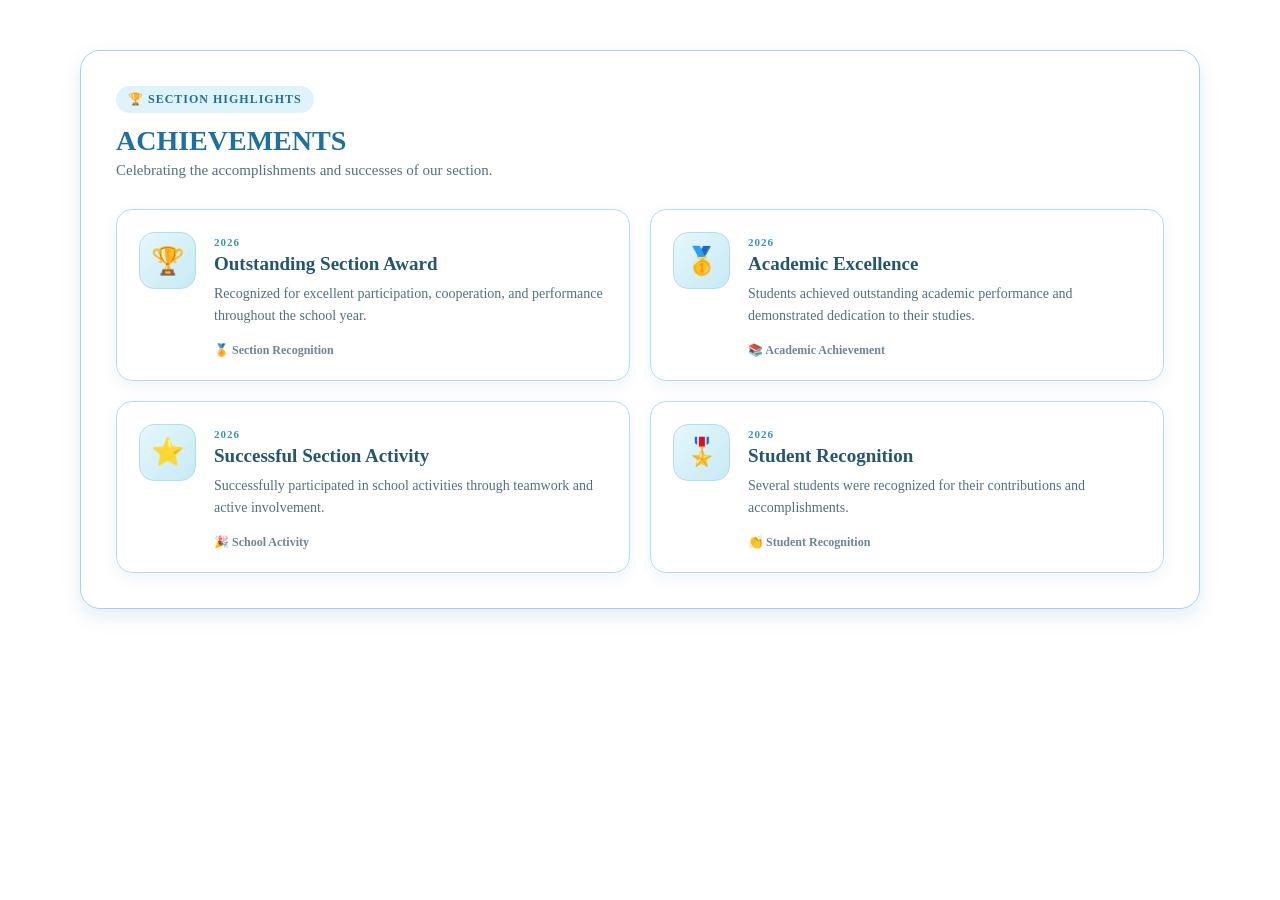
==== achievement.html @ db2178c9 "Add files via upload" ====
<!DOCTYPE html>
<html lang="en">
<head>
    <meta charset="UTF-8">
    <meta name="viewport" content="width=device-width, initial-scale=1.0">
    <title>Achievements</title>
    <link rel="stylesheet" href="achievement.css">
</head>
<body>

<section class="achievements" id="achievements">

    <div class="achievement-header">
        <div>
            <span class="achievement-label">🏆 SECTION HIGHLIGHTS</span>
            <h2>ACHIEVEMENTS</h2>
            <p>Celebrating the accomplishments and successes of our section.</p>
        </div>
    </div>

    <div class="achievement-grid">

        <!-- Achievement 1 -->
        <article class="achievement-card">
            <div class="achievement-icon">🏆</div>

            <div class="achievement-content">
                <span class="achievement-year">2026</span>

                <h3>Outstanding Section Award</h3>

                <p>
                    Recognized for excellent participation,
                    cooperation, and performance throughout the school year.
                </p>

                <div class="achievement-footer">
                    <span>🏅 Section Recognition</span>
                </div>
            </div>
        </article>

        <!-- Achievement 2 -->
        <article class="achievement-card">
            <div class="achievement-icon">🥇</div>

            <div class="achievement-content">
                <span class="achievement-year">2026</span>

                <h3>Academic Excellence</h3>

                <p>
                    Students achieved outstanding academic performance
                    and demonstrated dedication to their studies.
                </p>

                <div class="achievement-footer">
                    <span>📚 Academic Achievement</span>
                </div>
            </article>

        <!-- Achievement 3 -->
        <article class="achievement-card">
            <div class="achievement-icon">⭐</div>

            <div class="achievement-content">
                <span class="achievement-year">2026</span>

                <h3>Successful Section Activity</h3>

                <p>
                    Successfully participated in school activities
                    through teamwork and active involvement.
                </p>

                <div class="achievement-footer">
                    <span>🎉 School Activity</span>
                </div>
            </article>

        <!-- Achievement 4 -->
        <article class="achievement-card">
            <div class="achievement-icon">🎖️</div>

            <div class="achievement-content">
                <span class="achievement-year">2026</span>

                <h3>Student Recognition</h3>

                <p>
                    Several students were recognized for their
                    contributions and accomplishments.
                </p>

                <div class="achievement-footer">
                    <span>👏 Student Recognition</span>
                </div>
            </article>

    </div>

</section>

</html>
---- achievement.css ----
.achievements {
    width: 90%;
    max-width: 1120px;
    margin: 50px auto;
    padding: 35px;
    box-sizing: border-box;

    background: rgba(255, 255, 255, 0.75);
    border: 1px solid #9ed5e8;
    border-radius: 20px;

    box-shadow: 0 8px 20px rgba(31, 111, 159, 0.12);
}


/* HEADER */

.achievement-header {
    margin-bottom: 30px;
}

.achievement-label {
    display: inline-block;

    padding: 6px 12px;

    background: #dff3fa;
    color: #1f6f9f;

    border-radius: 20px;

    font-size: 12px;
    font-weight: bold;
    letter-spacing: 1px;
}

.achievement-header h2 {
    margin: 12px 0 5px;

    color: #1f6f9f;
    font-size: 28px;
}

.achievement-header p {
    margin: 0;

    color: #527080;
    font-size: 15px;
}


/* GRID */

.achievement-grid {
    display: grid;

    grid-template-columns: repeat(2, 1fr);

    gap: 20px;
}


/* CARD */

.achievement-card {
    position: relative;

    display: flex;
    gap: 18px;

    padding: 22px;

    background: rgba(255, 255, 255, 0.9);

    border: 1px solid #b5dce9;
    border-radius: 16px;

    box-shadow: 0 5px 15px rgba(31, 111, 159, 0.08);

    transition: 0.3s;
}

.achievement-card:hover {
    transform: translateY(-5px);

    border-color: #6db7d2;

    box-shadow: 0 10px 22px rgba(31, 111, 159, 0.18);
}


/* ICON */

.achievement-icon {
    width: 55px;
    height: 55px;

    flex-shrink: 0;

    display: flex;
    align-items: center;
    justify-content: center;

    background: linear-gradient(
        135deg,
        #e5f7fc,
        #c7eaf5
    );

    border: 1px solid #b5dce9;
    border-radius: 15px;

    font-size: 27px;
}


/* CONTENT */

.achievement-content {
    flex: 1;
}

.achievement-year {
    display: inline-block;

    margin-bottom: 5px;

    color: #3b91bd;

    font-size: 11px;
    font-weight: bold;
    letter-spacing: 1px;
}

.achievement-content h3 {
    margin: 0 0 8px;

    color: #24566e;

    font-size: 19px;
}

.achievement-content p {
    margin: 0 0 15px;

    color: #527080;

    font-size: 14px;
    line-height: 1.6;
}


/* FOOTER */

.achievement-footer {
    color: #6b8794;

    font-size: 12px;
    font-weight: 600;
}


/* MOBILE */

@media (max-width: 700px) {

    .achievements {
        width: 95%;
        padding: 25px;
    }

    .achievement-grid {
        grid-template-columns: 1fr;
    }

    .achievement-card {
        padding: 18px;
    }

    .achievement-icon {
        width: 45px;
        height: 45px;
        font-size: 22px;
    }

    .achievement-content h3 {
        font-size: 17px;
    }
}
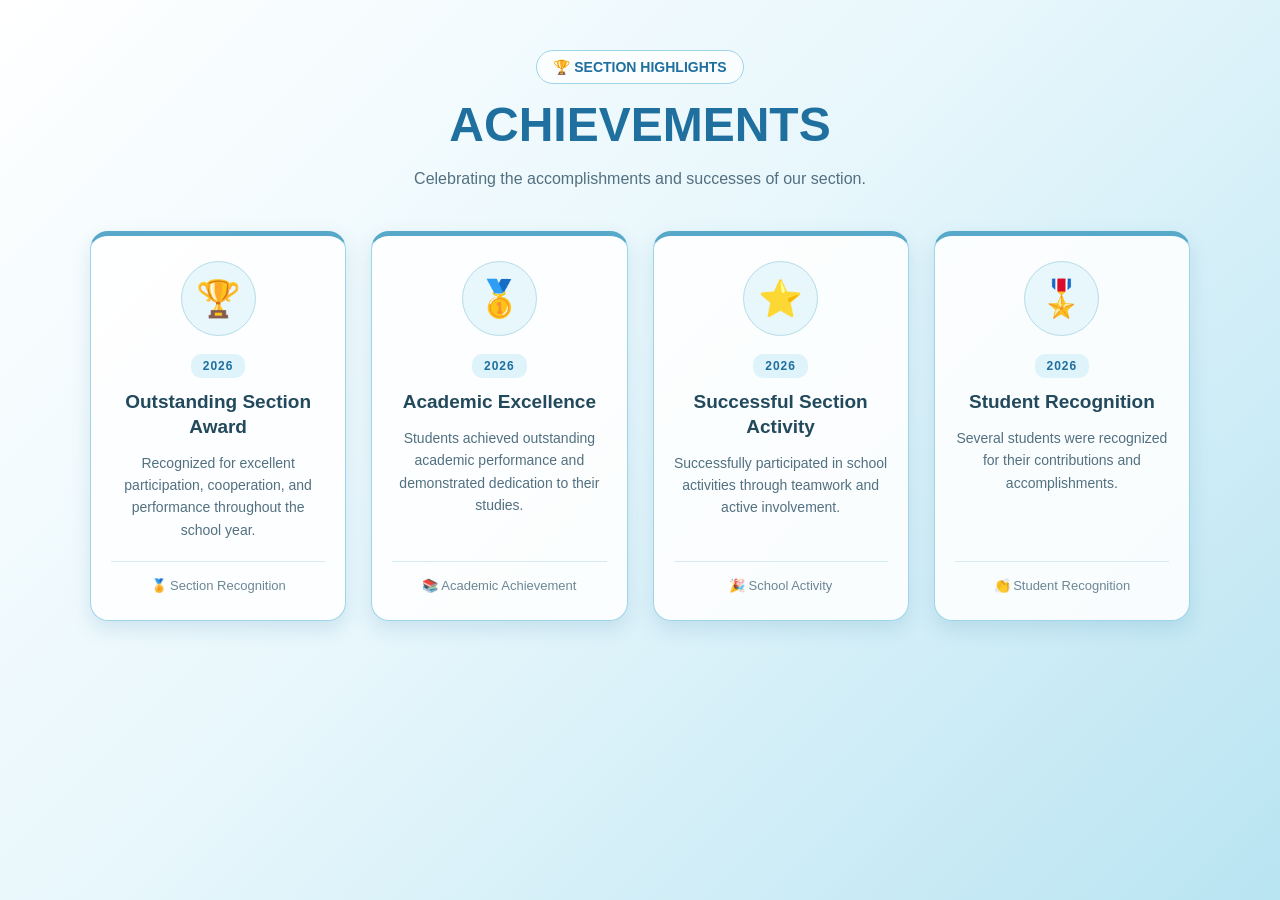
==== commit 770c3d6a: "Update achievement.html" ====
--- a/achievement.html
+++ b/achievement.html
@@ -1,53 +1,95 @@
 <!DOCTYPE html>
 <html lang="en">
+
 <head>
     <meta charset="UTF-8">
     <meta name="viewport" content="width=device-width, initial-scale=1.0">
+
     <title>Achievements</title>
+
     <link rel="stylesheet" href="achievement.css">
 </head>
+
 <body>
 
 <section class="achievements" id="achievements">
 
+    <!-- HEADER -->
     <div class="achievement-header">
+
         <div>
-            <span class="achievement-label">🏆 SECTION HIGHLIGHTS</span>
+
+            <span class="achievement-label">
+                🏆 SECTION HIGHLIGHTS
+            </span>
+
             <h2>ACHIEVEMENTS</h2>
-            <p>Celebrating the accomplishments and successes of our section.</p>
+
+            <p>
+                Celebrating the accomplishments and successes of our section.
+            </p>
+
         </div>
+
     </div>
 
+
+    <!-- ACHIEVEMENT GRID -->
     <div class="achievement-grid">
 
-        <!-- Achievement 1 -->
+
+        <!-- ACHIEVEMENT 1 -->
         <article class="achievement-card">
-            <div class="achievement-icon">🏆</div>
+
+            <div class="achievement-icon">
+                🏆
+            </div>
 
             <div class="achievement-content">
-                <span class="achievement-year">2026</span>
 
-                <h3>Outstanding Section Award</h3>
+                <span class="achievement-year">
+                    2026
+                </span>
+
+                <h3>
+                    Outstanding Section Award
+                </h3>
 
                 <p>
                     Recognized for excellent participation,
-                    cooperation, and performance throughout the school year.
+                    cooperation, and performance throughout the
+                    school year.
                 </p>
 
                 <div class="achievement-footer">
-                    <span>🏅 Section Recognition</span>
+
+                    <span>
+                        🏅 Section Recognition
+                    </span>
+
                 </div>
+
             </div>
+
         </article>
 
-        <!-- Achievement 2 -->
+
+        <!-- ACHIEVEMENT 2 -->
         <article class="achievement-card">
-            <div class="achievement-icon">🥇</div>
+
+            <div class="achievement-icon">
+                🥇
+            </div>
 
             <div class="achievement-content">
-                <span class="achievement-year">2026</span>
 
-                <h3>Academic Excellence</h3>
+                <span class="achievement-year">
+                    2026
+                </span>
+
+                <h3>
+                    Academic Excellence
+                </h3>
 
                 <p>
                     Students achieved outstanding academic performance
@@ -55,18 +97,34 @@
                 </p>
 
                 <div class="achievement-footer">
-                    <span>📚 Academic Achievement</span>
+
+                    <span>
+                        📚 Academic Achievement
+                    </span>
+
                 </div>
-            </article>
 
-        <!-- Achievement 3 -->
+            </div>
+
+        </article>
+
+
+        <!-- ACHIEVEMENT 3 -->
         <article class="achievement-card">
-            <div class="achievement-icon">⭐</div>
+
+            <div class="achievement-icon">
+                ⭐
+            </div>
 
             <div class="achievement-content">
-                <span class="achievement-year">2026</span>
 
-                <h3>Successful Section Activity</h3>
+                <span class="achievement-year">
+                    2026
+                </span>
+
+                <h3>
+                    Successful Section Activity
+                </h3>
 
                 <p>
                     Successfully participated in school activities
@@ -74,18 +132,34 @@
                 </p>
 
                 <div class="achievement-footer">
-                    <span>🎉 School Activity</span>
+
+                    <span>
+                        🎉 School Activity
+                    </span>
+
                 </div>
-            </article>
 
-        <!-- Achievement 4 -->
+            </div>
+
+        </article>
+
+
+        <!-- ACHIEVEMENT 4 -->
         <article class="achievement-card">
-            <div class="achievement-icon">🎖️</div>
+
+            <div class="achievement-icon">
+                🎖️
+            </div>
 
             <div class="achievement-content">
-                <span class="achievement-year">2026</span>
 
-                <h3>Student Recognition</h3>
+                <span class="achievement-year">
+                    2026
+                </span>
+
+                <h3>
+                    Student Recognition
+                </h3>
 
                 <p>
                     Several students were recognized for their
@@ -93,12 +167,21 @@
                 </p>
 
                 <div class="achievement-footer">
-                    <span>👏 Student Recognition</span>
+
+                    <span>
+                        👏 Student Recognition
+                    </span>
+
                 </div>
-            </article>
+
+            </div>
+
+        </article>
+
 
     </div>
 
 </section>
 
-</html>+</body>
+</html>
--- a/achievement.css
+++ b/achievement.css
@@ -1,189 +1,454 @@
+/* ========================================
+   RESET
+======================================== */
+
+* {
+    box-sizing: border-box;
+}
+
+html {
+    scroll-behavior: smooth;
+}
+
+body {
+    margin: 0;
+
+    font-family: Arial, Helvetica, sans-serif;
+
+    background: linear-gradient(
+        135deg,
+        #ffffff 0%,
+        #e8f7fc 45%,
+        #b9e4f2 100%
+    );
+
+    color: #1e3a4c;
+
+    min-height: 100vh;
+}
+
+
+/* ========================================
+   ACHIEVEMENTS SECTION
+======================================== */
+
 .achievements {
-    width: 90%;
-    max-width: 1120px;
-    margin: 50px auto;
-    padding: 35px;
-    box-sizing: border-box;
-
-    background: rgba(255, 255, 255, 0.75);
-    border: 1px solid #9ed5e8;
-    border-radius: 20px;
-
-    box-shadow: 0 8px 20px rgba(31, 111, 159, 0.12);
-}
-
-
-/* HEADER */
+    width: 100%;
+
+    min-height: 100vh;
+
+    padding: 50px 30px 70px;
+}
+
+
+/* ========================================
+   HEADER
+======================================== */
 
 .achievement-header {
-    margin-bottom: 30px;
-}
+    width: 100%;
+
+    max-width: 1100px;
+
+    margin: 0 auto 40px;
+
+    text-align: center;
+}
+
+
+/* Label */
 
 .achievement-label {
     display: inline-block;
 
-    padding: 6px 12px;
-
-    background: #dff3fa;
+    padding: 8px 16px;
+
+    margin-bottom: 12px;
+
+    background: rgba(255, 255, 255, 0.75);
+
+    border: 1px solid #9ed5e8;
+
+    border-radius: 20px;
+
     color: #1f6f9f;
 
-    border-radius: 20px;
-
-    font-size: 12px;
-    font-weight: bold;
-    letter-spacing: 1px;
-}
+    font-size: 14px;
+
+    font-weight: 600;
+}
+
+
+/* Main title */
 
 .achievement-header h2 {
-    margin: 12px 0 5px;
+    margin: 0 0 12px;
 
     color: #1f6f9f;
-    font-size: 28px;
-}
+
+    font-size: clamp(32px, 5vw, 48px);
+
+    font-weight: 700;
+
+    line-height: 1.2;
+}
+
+
+/* Description */
 
 .achievement-header p {
-    margin: 0;
+    margin: 0 auto;
+
+    max-width: 650px;
 
     color: #527080;
-    font-size: 15px;
-}
-
-
-/* GRID */
+
+    font-size: 16px;
+
+    line-height: 1.6;
+}
+
+
+/* ========================================
+   ACHIEVEMENT GRID
+======================================== */
 
 .achievement-grid {
+    width: 100%;
+
+    max-width: 1100px;
+
+    margin: 0 auto;
+
     display: grid;
 
-    grid-template-columns: repeat(2, 1fr);
-
-    gap: 20px;
-}
-
-
-/* CARD */
+    grid-template-columns: repeat(4, minmax(0, 1fr));
+
+    gap: 25px;
+}
+
+
+/* ========================================
+   ACHIEVEMENT CARD
+======================================== */
 
 .achievement-card {
-    position: relative;
+    width: 100%;
+
+    min-width: 0;
 
     display: flex;
-    gap: 18px;
-
-    padding: 22px;
-
-    background: rgba(255, 255, 255, 0.9);
+
+    flex-direction: column;
+
+    align-items: center;
+
+    text-align: center;
+
+    padding: 25px 20px;
+
+    background: rgba(255, 255, 255, 0.88);
+
+    border: 1px solid #9ed5e8;
+
+    border-top: 5px solid #58a9c9;
+
+    border-radius: 18px;
+
+    box-shadow: 0 8px 20px rgba(31, 111, 159, 0.15);
+
+    transition:
+        transform 0.3s ease,
+        box-shadow 0.3s ease,
+        background 0.3s ease;
+}
+
+
+/* ========================================
+   ICON
+======================================== */
+
+.achievement-icon {
+    width: 75px;
+
+    height: 75px;
+
+    display: flex;
+
+    align-items: center;
+
+    justify-content: center;
+
+    margin-bottom: 18px;
+
+    background: #e8f7fc;
 
     border: 1px solid #b5dce9;
-    border-radius: 16px;
-
-    box-shadow: 0 5px 15px rgba(31, 111, 159, 0.08);
-
-    transition: 0.3s;
-}
-
-.achievement-card:hover {
-    transform: translateY(-5px);
-
-    border-color: #6db7d2;
-
-    box-shadow: 0 10px 22px rgba(31, 111, 159, 0.18);
-}
-
-
-/* ICON */
-
-.achievement-icon {
-    width: 55px;
-    height: 55px;
-
-    flex-shrink: 0;
+
+    border-radius: 50%;
+
+    font-size: 36px;
+}
+
+
+/* ========================================
+   CONTENT
+======================================== */
+
+.achievement-content {
+    width: 100%;
+
+    min-width: 0;
+
+    flex: 1;
 
     display: flex;
+
+    flex-direction: column;
+
     align-items: center;
-    justify-content: center;
-
-    background: linear-gradient(
-        135deg,
-        #e5f7fc,
-        #c7eaf5
-    );
-
-    border: 1px solid #b5dce9;
-    border-radius: 15px;
-
-    font-size: 27px;
-}
-
-
-/* CONTENT */
-
-.achievement-content {
-    flex: 1;
-}
+}
+
+
+/* Year */
 
 .achievement-year {
     display: inline-block;
 
-    margin-bottom: 5px;
-
-    color: #3b91bd;
-
-    font-size: 11px;
-    font-weight: bold;
+    padding: 5px 12px;
+
+    margin-bottom: 12px;
+
+    background: #dff3fa;
+
+    border-radius: 10px;
+
+    color: #1f6f9f;
+
+    font-size: 12px;
+
+    font-weight: 700;
+
     letter-spacing: 1px;
 }
 
+
+/* Achievement title */
+
 .achievement-content h3 {
-    margin: 0 0 8px;
-
-    color: #24566e;
+    margin: 0 0 12px;
+
+    color: #23495c;
 
     font-size: 19px;
-}
+
+    line-height: 1.3;
+
+    overflow-wrap: anywhere;
+}
+
+
+/* Description */
 
 .achievement-content p {
-    margin: 0 0 15px;
+    margin: 0 0 20px;
 
     color: #527080;
 
     font-size: 14px;
+
     line-height: 1.6;
-}
-
-
-/* FOOTER */
+
+    overflow-wrap: anywhere;
+}
+
+
+/* ========================================
+   FOOTER
+======================================== */
 
 .achievement-footer {
+    width: 100%;
+
+    margin-top: auto;
+
+    padding-top: 15px;
+
+    border-top: 1px solid #d5eaf1;
+
     color: #6b8794;
 
-    font-size: 12px;
-    font-weight: 600;
-}
-
-
-/* MOBILE */
-
-@media (max-width: 700px) {
+    font-size: 13px;
+
+    line-height: 1.4;
+}
+
+
+/* ========================================
+   HOVER
+======================================== */
+
+.achievement-card:hover {
+    transform: translateY(-7px);
+
+    background: #ffffff;
+
+    box-shadow: 0 14px 28px rgba(31, 111, 159, 0.25);
+}
+
+
+/* Make icon slightly bigger on hover */
+
+.achievement-card:hover .achievement-icon {
+    transform: scale(1.05);
+}
+
+
+/* ========================================
+   LARGE TABLET
+======================================== */
+
+@media (max-width: 1000px) {
 
     .achievements {
-        width: 95%;
-        padding: 25px;
-    }
+        padding: 45px 25px 60px;
+    }
+
+    .achievement-grid {
+        grid-template-columns: repeat(2, minmax(0, 1fr));
+
+        gap: 20px;
+    }
+
+}
+
+
+/* ========================================
+   TABLET
+======================================== */
+
+@media (max-width: 650px) {
+
+    .achievements {
+        padding: 40px 20px 50px;
+    }
+
+    .achievement-header {
+        margin-bottom: 30px;
+    }
+
+    .achievement-card {
+        padding: 22px 18px;
+    }
+
+    .achievement-content h3 {
+        font-size: 18px;
+    }
+
+}
+
+
+/* ========================================
+   MOBILE
+======================================== */
+
+@media (max-width: 500px) {
+
+    .achievements {
+        padding: 30px 15px 45px;
+    }
+
+
+    .achievement-label {
+        font-size: 13px;
+
+        padding: 7px 13px;
+    }
+
+
+    .achievement-header h2 {
+        font-size: 32px;
+    }
+
+
+    .achievement-header p {
+        font-size: 14px;
+    }
+
+
+    /* One card per row */
 
     .achievement-grid {
         grid-template-columns: 1fr;
-    }
+
+        gap: 18px;
+    }
+
 
     .achievement-card {
-        padding: 18px;
-    }
+        max-width: 400px;
+
+        margin: 0 auto;
+
+        padding: 25px 20px;
+    }
+
 
     .achievement-icon {
-        width: 45px;
-        height: 45px;
-        font-size: 22px;
-    }
+        width: 70px;
+
+        height: 70px;
+
+        font-size: 32px;
+    }
+
 
     .achievement-content h3 {
-        font-size: 17px;
-    }
-}+        font-size: 19px;
+    }
+
+
+    .achievement-content p {
+        font-size: 14px;
+    }
+
+}
+
+
+/* ========================================
+   VERY SMALL PHONES
+======================================== */
+
+@media (max-width: 350px) {
+
+    .achievements {
+        padding-left: 10px;
+
+        padding-right: 10px;
+    }
+
+
+    .achievement-header h2 {
+        font-size: 28px;
+    }
+
+
+    .achievement-header p {
+        font-size: 13px;
+    }
+
+
+    .achievement-card {
+        padding: 20px 15px;
+    }
+
+
+    .achievement-icon {
+        width: 62px;
+
+        height: 62px;
+
+        font-size: 28px;
+    }
+
+}
